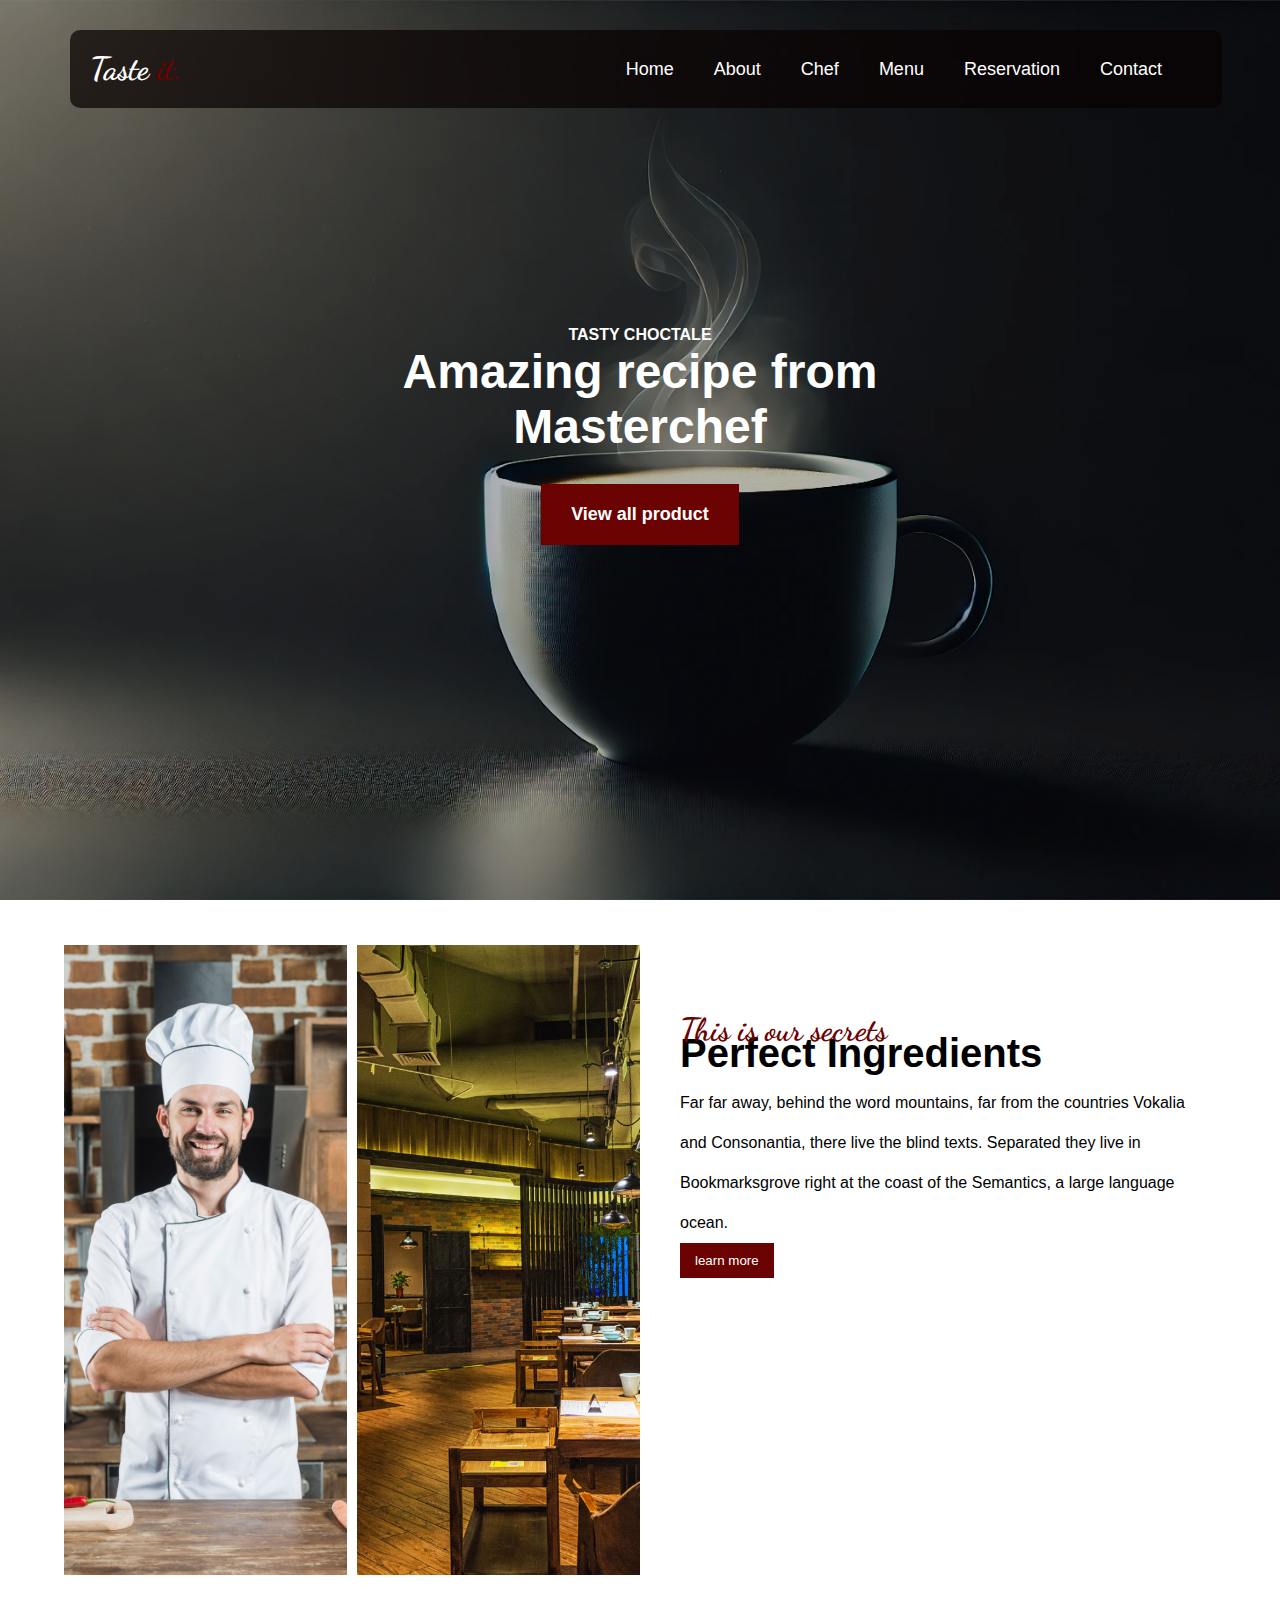
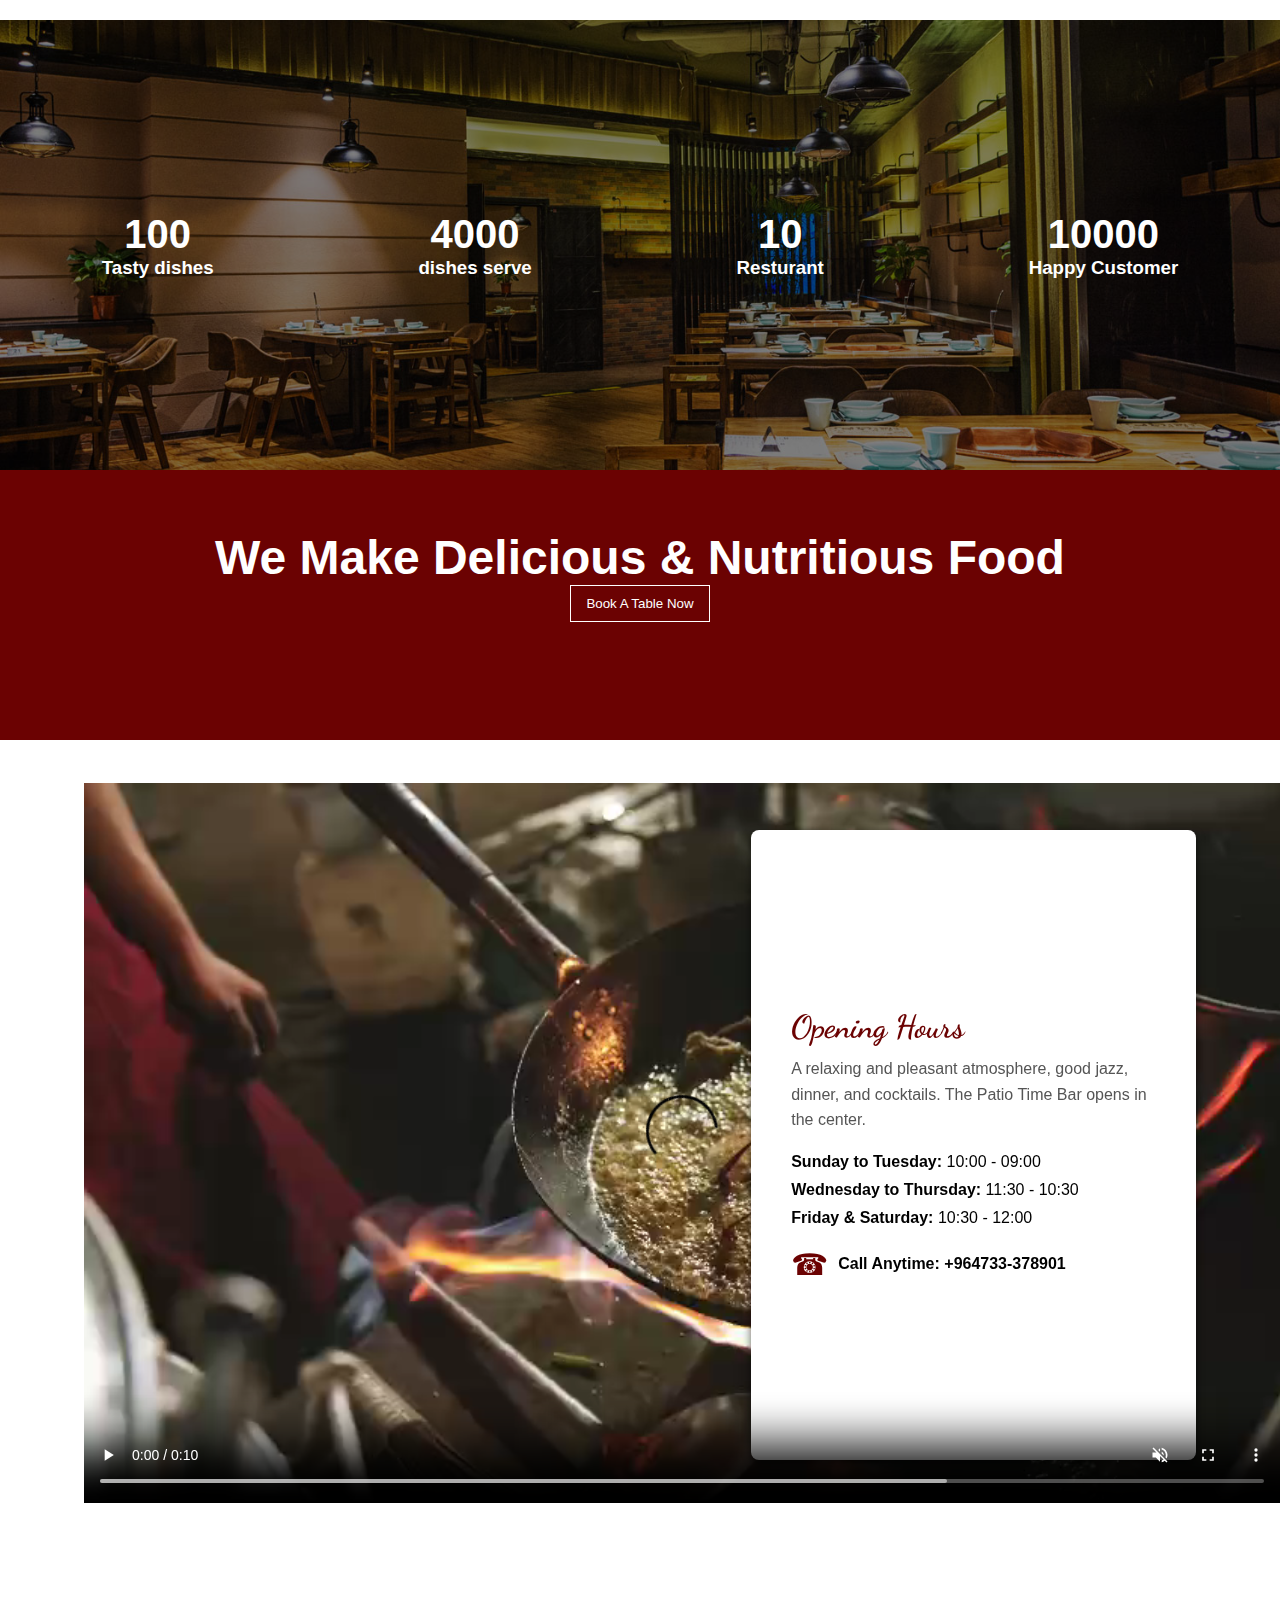
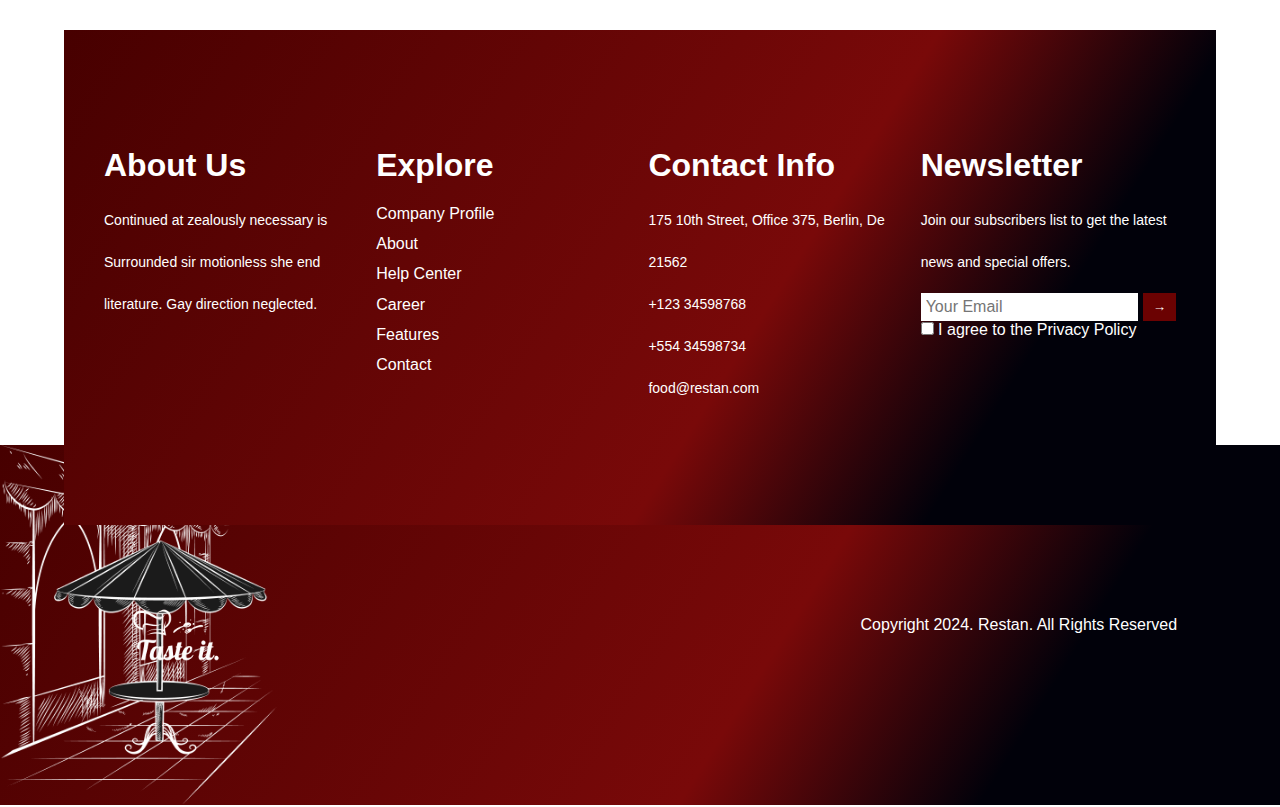
==== About.html @ a2e2005a "Add files via upload" ====
<!DOCTYPE html>
<html lang="en">
<head>
    <meta charset="UTF-8">
    <meta name="viewport" content="width=device-width, initial-scale=1.0">
    <link href="https://fonts.googleapis.com/css2?family=Dancing+Script:wght@400;500;600&display=swap" rel="stylesheet">
    <link rel="stylesheet" href="https://cdnjs.cloudflare.com/ajax/libs/font-awesome/6.6.0/css/all.min.css" integrity="sha512-Kc323vGBEqzTmouAECnVceyQqyqdsSiqLQISBL29aUW4U/M7pSPA/gEUZQqv1cwx4OnYxTxve5UMg5GT6L4JJg==" crossorigin="anonymous" referrerpolicy="no-referrer" />
    <link rel="stylesheet" href="assets/css/About.css">
    <title>Document</title>
</head>
<body>
  <!----------- header ------------->
  <header>
    <nav class="nav">
      <input type="checkbox" id="check">
      <label for="check" class="checkbtn">
       <i class="fa-solid fa-bars"></i>
      </label>
      <label class="logo">Taste <span>it.</span></label>
      <ul class="nav-links">
        <!-- home -->
        <li>
          <a href="./index.html">Home </a></li>
        <!-- about -->
        <li><a href="@">About</a>
          <ul class="home">
            <li><a href="./About.html">About</a></li>
            <li><a href="#">Team</a></li>
            <li><a href="#">FAQ</a></li>
          </ul>
        </li>
        <!-- chef -->
        <li><a href="#chef">Chef</a></li>
        <!-- menu -->
        <li><a href="">Menu</a>
            <ul class="home">
              <li><a href="./menu.html">menu1</a></li>
              <li><a href="#">menu2</a></li>
              <li><a href="#">menu3</a></li>
            </ul>
        </li>
        <!-- reservation -->
        <li><a href="./Reservation.html">Reservation</a></li>
        <!-- conttact -->
        <li><a href="./Contact.html">Contact</a></li>
      </ul>
    </nav>
  </header>
  <!-- nav end -->
  <!----------- main --------------->
  <main>
    <!---------- section 1 --------->
    <section>
        <div class="bgImage">
          <div class="overlay"></div>
          <div class="content">
            <div><i class="fa-solid fa-crown"></i></div>
            <h4>TASTY CHOCTALE</h4>
            <h1>Amazing recipe from </h1>
            <h1>Masterchef</h1>
           <div ><button class="View-all">View all product</button>
           </div>
         </div>
    </section>
    <!-- end -->
    <!---------- section 2 ---------->
    <section>
      <div class="Ingredients">
          <div class="image-1"> </div>
          <div class="image-2"></div>
          <div class="ingredient-content">
             <div class="info">
               <h2>This is our secrets</h2>
               <h1>Perfect Ingredients</h1>
               <p>Far far away, behind the word mountains, far from the countries Vokalia and Consonantia, there live the blind texts. Separated they live in Bookmarksgrove right at the coast of the Semantics, a large language ocean.  </p>
               <button>learn more</button>
              </div>
          </div>
      </div>
    </section>
    <!-- end -->
    <!--------- section3  ------------>
    <section>
        <div class="count-section">
          <div class="counter">
            <div>
              <h1>100</h1>
              <h3> Tasty dishes</h3>
            </div>
            <div>
              <h1>4000</h1>
              <h3> dishes serve</h3>
            </div>
            <div>
              <h1>10</h1>
              <h3> Resturant</h3>
            </div>
            <div>
              <h1>10000</h1>
              <h3> Happy Customer</h3>
            </div>
          </div>
        </div>
    </section>
    <!--------- section 4 ----------->
    <section>
      <div class="booking">
              <div class="food">
                <h1>We Make Delicious & Nutritious Food</h1>
                <button>Book A Table Now</button>
              </div>
       </div>
    </section>
    <!-- end -->
    <!----------- secton 5 --------->
    <section>
      <div class="container">
              <div class="video-section">
                <div class="video-placeholder">
                  <video src="assets/media/WhatsApp Video 2024-12-17 at 3.51.49 AM.mp4" controls autoplay muted   ></video>
                </div>
              </div>
              <div class="info-section">
                <h2>Opening Hours</h2>
                <p>A relaxing and pleasant atmosphere, good jazz, dinner, and cocktails. The Patio Time Bar opens in the center.</p>
                <ul>
                  <li><strong>Sunday to Tuesday:</strong> <span>10:00 - 09:00</span></li>
                  <li><strong>Wednesday to Thursday:</strong> <span>11:30 - 10:30</span></li>
                  <li><strong>Friday & Saturday:</strong> <span>10:30 - 12:00</span></li>
                </ul>
                <div class="contact">
                  <div class="icon">&#9742;</div>
                  <div class="number">Call Anytime: +964733-378901</div>
                </div>
              </div>
        </div>
    </section>
    <!-- end -->
  </main>
  <!------------ footer ------------>
  <footer>
    <div>
      <footer class="footer">
           <div class="footer-container">
             <!-- About Us -->
             <div class="footer-section">
               <h3>About Us</h3>
               <p>Continued at zealously necessary is Surrounded sir motionless she end literature. Gay direction neglected.</p>
               <div class="social-icons">
                 <a href="#"><i class="fab fa-facebook-f"></i></a>
                 <a href="#"><i class="fab fa-twitter"></i></a>
                 <a href="#"><i class="fab fa-youtube"></i></a>
                 <a href="#"><i class="fab fa-linkedin-in"></i></a>
               </div>
             </div>
             <!-- Explore -->
             <div class="footer-section ">
               <h3>Explore</h3>
               <ul>
                 <li><a href="#">Company Profile</a></li>
                 <li><a href="#">About</a></li>
                 <li><a href="#">Help Center</a></li>
                 <li><a href="#">Career</a></li>
                 <li><a href="#">Features</a></li>
                 <li><a href="#">Contact</a></li>
               </ul>
             </div>
             <!-- Contact Info -->
             <div class="footer-section ">
               <h3>Contact Info</h3>
               <p><i class="fas fa-map-marker-alt"></i> 175 10th Street, Office 375, Berlin, De 21562</p>
               <p><i class="fas fa-phone"></i> +123 34598768</p>
               <p><i class="fas fa-phone"></i> +554 34598734</p>
               <p><i class="fas fa-envelope"></i> food@restan.com</p>
             </div>
             <!-- Newsletter -->
             <div class="footer-section newsletter">
               <h3>Newsletter</h3>
               <p>Join our subscribers list to get the latest news and special offers.</p>
               <form action="#">
                 <input type="email" placeholder="Your Email">
                 <button type="submit">&#8594;</button>
               </form>
               <label>
                 <input type="checkbox"> I agree to the Privacy Policy
               </label>
             </div>
           </div>
         </footer>
       <div class="bottom-section ">
        <div><img src="assets/media/Taste_it.__2_-removebg-preview.png" alt=""></div>
        <div><p> Copyright 2024. Restan. All Rights Reserved</p></div>
       </div>
    </div>
  </footer>
  <!-- end -->
</body>
</html>
---- assets/css/About.css ----
* {
  margin: 0;
  padding: 0;
  box-sizing: border-box;
}
:root{
  --primary:#6b0202;
  --secondary:black;
  --teritary:white;
  --background-gradient: linear-gradient(302deg, rgb(1, 1, 10) 20%, rgba(121,9,9,1) 40%, rgb(71, 0, 0) 100%);
  --fontfamily:'Dancing Script', cursive;
  --border-radius: 20px;
  }
  /* scrollbar */
::-webkit-scrollbar{
  width: 10px;
}
::-webkit-scrollbar-thumb{
  border-radius: 10px;
  background-color: #6b0202;
}
  body {
    font-family: Arial, sans-serif;
  }
  header {
    background-color: rgba(8, 2, 2, 0.7); 
    padding: 20px;
    box-sizing: border-box;
    position: absolute; 
    border-radius: 10px;
    left: 70px;
    top: 30px; 
    width: 90%; 
    z-index: 3; 
  }
  nav {
    display: flex;
    justify-content: space-between;
    align-items: center;
    position: relative;
  }
  .logo  {
    color: var(--teritary);
    font-size: 2rem;
    font-weight: bold;
    font-family: var(--fontfamily);
  }
  .logo span{
    color: var(--primary);
  }
  nav ul {
    display: flex;
    list-style-type: none;
  }
  nav ul li {
    margin-right: 40px;
  }
  nav ul li a {
    color: var(--teritary);
    text-decoration: none;
    font-size: 18px;
  }
  nav ul li a:hover {
    color: var(--primary);
    transition: all 0.5s ease-in-out;
  }
  /* submenu */
.home {
  display: none;
  list-style: none;
  background-color: rgb(11, 10, 10,0.9);
  position: absolute;
  top: 25px;
  padding: 10px;
  border: 1px solid red;
  border-radius : 10px;
  transition: opacity 0.3s ease, transform 0.3s ease;
  animation: slideInLeft 0.5s ease forwards; 
}
.home li {
  padding: 10px;
}
.home li a {
  color: var(--teritary);
  padding: 10px;
  text-decoration: none;
  text-align: center;
  transition: background-color 0.3s ease, transform 0.3s ease;
}
.home li a:hover{
  color: var(--primary);
}
.nav-links li:hover  .home {
  display: block;
  transform: scale(1.05);
}
/* key frame of sub navbar */
@keyframes slideInLeft {
   0% {
      transform: translateX(-100%); 
    }
    100% {
      transform: translateX(0); 
    }
}
.checkbtn {
  display: none;
  color: var(--teritary);
  font-size: 28px;
  cursor: pointer;
}
#check {
  display: none;
}
/*********** section1 *********/
.bgImage{
  width: 100%;
  height: 100vh;
  background-image: url(../media/588d82a6-d433-42ee-814f-e0bc2650702a.webp);
  background-repeat: no-repeat;
  background-position: center;
  background-size: cover;
  animation: bgchange 20s linear infinite;
}
/* keyframes  of bg */
@keyframes bgchange{
  0%{
    background-image: url(../media/588d82a6-d433-42ee-814f-e0bc2650702a.webp);
  }
  20%{
    background-image: url(../media/4d2dec35-1788-466b-8b5a-a85af0315bb9.webp);

  }
  35%{
    background-image: url(../media/1.jpg);

  }
  50%{
    background-image: url(../media/4d2dec35-1788-466b-8b5a-a85af0315bb9.webp);
  }
  75%{
    background-image: url(../media/1.jpg);
  }
  95%{
    background-image: url(../media/1.jpg);
  }
}
/* overlay */
.overlay{
  position: absolute;
  width: 100%;
  height: 100%;
  top: 0px;
  left: 0px;
  background-color: rgb(0, 0, 0,0.3);
}
/* content */
.content{
  position: relative;
  width: 100%;
  height: 100vh;
  color: var(--teritary);
  display: flex;
  justify-content: center;
  align-items: center;
  flex-direction: column;
}
.content h1{
  font-size: 3rem;
}
.content i{
  font-size: 2rem;
  color: var(--primary);}
/* button of section 1 */
.View-all {
  padding: 20px 30px;
  font-size: 18px;
  font-weight: bold;
  color: var(--teritary);
  margin: 30px 10px ;
  background: var(--primary);
  border: none;
  cursor: pointer;
  overflow: hidden;
  transition: ease-out 0.7s ;
  box-shadow: inset 0 0 0 0 var(--teritary);
}
/* Hover effect */
.View-all:hover {
 box-shadow: inset  300px 0 0 0 var(--teritary);
 color: var(--primary);
}
/********* section 2 *********/
.Ingredients {
  height: 80vh;
  width: 90%;
  margin: auto;
  display: grid;
  grid-template-columns: 1fr 1fr 2fr;
  place-content: center;
  gap: 10px;
}
.image-1 {
  height: 70vh;
  width: 100%;
  background-image: url(../media/bg_6.jpg);
  background-position: center;
  background-repeat: no-repeat;
  background-size: cover;
}
.image-2 {
  height: 70vh;
  width: 100%;
  background-image: url(../media/bg_4.jpg);
  background-position: center;
  background-repeat: no-repeat;
  background-size: cover;
}
.info {
  padding: 30px;
  line-height: 1.5;
}
.info p {
  line-height: 2.5;
  letter-spacing: 1;
}
.info h1 {
  font-size: 2.5rem;
  font-family: 'Franklin Gothic Medium', 'Arial Narrow', Arial, sans-serif;
}
.info h2 {
  font-size: 2rem;
  color: var(--primary);
  position: relative;
  font-family: 'Dancing Script', cursive;
  top: 31px;
}
.info button {
  background-color: var(--primary);
  padding: 10px 15px;
  border: none;
  color: var(--teritary);
}
/********** section 3 ********/
.count-section{
  height: 50vh;
  background-image: url(../media/bg_4.jpg);
  background-position: center;
  background-repeat: no-repeat;
  background-size: cover;    
  text-align: center;
  align-items: center;
 }
.counter{
  height: 50vh;
  background: rgba(0, 0, 0, 0.5); 
  display:flex;
  justify-content: center;
  color: var(--teritary);
  align-items:center;
  gap:16%;
}
.counter h1{
 font-size: 2.5rem;
}
/*********** section 4 ********/
.booking{
  height: 30vh;
  background-color: var(--primary);
  color: var(--teritary);
  text-align: center;
  align-items: center;
}
.booking .food{
  padding: 60px;
  box-sizing: border-box;
  font-size: 1.5rem;
}
.booking button{
  background: transparent;
  border: 1px solid var(--teritary);
  color: var(--teritary);
  padding: 10px 15px;
}
.booking button:hover{
  color: var(--primary);
  background-color: var(--teritary);
  transition:  all ease-in-out ;
}
/************** section 5 *********/
/* General Styles */
.container {
  height: 90vh;
  width: 90%;
  margin: auto;
  display: flex;
  align-items:center;
  justify-content: space-between;
  padding: 20px;
  flex-wrap: wrap; 

}
.video-section {
 width: 60%;
  flex: 1;
}
.video-placeholder video {
  height: 80vh;
  object-fit: cover;
}
.info-section {
  flex: 1;
  height: 70vh;
  padding: 40px;
  box-sizing: border-box;
  background-color: #fff;
  box-shadow: 0 4px 8px rgba(0, 0, 0, 0.6);
  border-radius: 8px;
 align-content: center;
}
.info-section h2 {
  margin: 0 0 10px;
  font-size: 2rem;
  color: var(--primary);
  font-family:var(--fontfamily);
}
.info-section p {
  margin: 0 0 20px;
  color: #555;
  line-height: 1.6;
}
.info-section ul {
  list-style: none;
  padding: 0;
  margin: 0 0 20px;
}
.info-section ul li {
  margin-bottom: 10px;
  font-size: 16px;
}
.info-section ul li strong {
  font-weight: bold;
}
.contact {
  display: flex;
  align-items: center;
}
.contact .icon {
  font-size: 30px;
  color: var(--primary);
  margin-right: 10px;
}
.contact .number {
  font-size: 16px;
  font-weight: bold;
}
/********* footer *********/
.footer {
  height: 55vh;
  width: 90%;
  margin: auto;
 background-image:var(--background-gradient);
 position: relative;
 top: 80px;
 z-index: 2;
 display: flex;
 align-items: center;
 padding: 40px;
 box-sizing: border-box;
 color: var(--teritary);
}
.footer-container {
  display: flex;
  flex-wrap: wrap;
  justify-content: space-between;
  gap: 20px;
}
.footer-section {
  flex: 1;
}
.footer-section h3 {
  font-size: 2rem;
  margin-bottom: 15px;
}
.footer-section p{
  font-size: 14px;
  line-height: 3;
}
.footer-section ul ,a{
  line-height: 1.9;
  list-style: none;
  padding: 0;
  text-decoration: none;
  color: var(--teritary);
}
.footer-section ul li a:hover {
  text-decoration: underline;
}
.social-icons a {
 padding: 8px;
  font-size: 28px;
  color: #fff;
}
.social-icons a:hover {
  color: var(--primary);
}
.newsletter form {
  display: flex;
  gap: 5px;
  margin-top: 10px;
}
.newsletter input {
  padding: 5px;
  font-size: 16px;
  border: none;
  outline: none;
  
}
.newsletter button {
  background-color: var(--primary);
  border: none;
  color: #fff;
  padding: 5px 10px;
  cursor: pointer;
}
.newsletter button:hover {
  background-color:rgb(214, 118, 118) ;
}
.newsletter label{
  padding: px;
}
.bottom-section{
  height: 40vh;
  width: 100%;
  background-image:url(../media/9\ \(1\).png),var(--background-gradient);
  background-repeat: no-repeat;
  background-size: contain;
  position: relative;
  z-index: 1;
  display: flex;
  justify-content: space-around;
  align-items: center;
  color: var(--teritary);
  gap: 15%;
}
.bottom-section img{
  height: 40vh;
  width: 50%;
  object-fit: contain;
}
  /************* responsiveness *********/
@media (max-width:1024px) {
    /******** section 2 ********/
  .Ingredients {
    height: auto;
    grid-template-columns: 1fr 1fr;
    gap: 15px;
  }
  .image-1, .image-2 {
   margin: 10px;
   box-sizing: border-box;
    height: 100vh;
  }
  .info h1, .info h2 {
   font-size: 2.5rem;
  }
  .info p {
   line-height: 2;
  }
  /******** section 5 *********/
  .container {
    flex-direction: column;
    height: auto;
  }
  .video-section,
  .info-section {
    width: 100%;
    height: auto;
    margin-bottom: 20px;
  }
  .video-placeholder video {
    height: 80vh;
    width:100%;
    object-fit: cover;
  
  }
  /******** footer *******/
 .footer {
  height: auto;
 }
.social-icons {
  justify-content: center;
 }
.bottom-section {
  flex-direction: column;
  gap: 20px;
 }
.footer-section h3 {
 font-size: 1.5rem;
}
.footer-section p {
 font-size: 12px;
 line-height: 2;
}
.footer-section ul, a {
 line-height: 1.5;
}
/********* bottom section ********/
.bottom-section{
 display: grid;
 grid-template-columns: 1fr 1fr;
 place-items: center;
}
.bottom-section img{
  object-fit: contain;
}
.bottom-section p{
 font-size: 16px;
}
}
@media (max-width:768px) {
 /*********** navbar style ********/
 header {
   padding: 10px;
   border-radius: 0%;
   position: fixed; 
   top: 0px; 
   left: 0;
   width: 100%; 
   z-index: 3; 
  }
  nav {
    flex-direction: row-reverse; 
    justify-content: space-between; 
  }
  .checkbtn {
   display: block;
  }
 nav ul {
    display: none;
    width: 100%;
    flex-direction: column;
    align-items: center;
    padding: 10px;
    background-color:var(--teritary); 
    position: absolute; 
    top: 50px; 
    left: 0;
    right: 0;
  }
  #check:checked ~ ul {
    display: flex;
  }
  nav  ul li {
   margin: 10px 0;
    text-align: center;
  }
  nav ul li a {
   font-size: 20px;
   color: var(--secondary);
  }
   /******** section 2 ********/
  .Ingredients {
   grid-template-columns: 1fr;
  }
  .info {
    padding: 20px;
    font-size: 14px;
  }
  .info h2{
    top: 30px;
  }
  .info h1 {
    font-size: 2rem;
  }
  .info p {
   line-height: 1.8;
  }
  /********* section 3 ********/
  .count-section{
   height: auto;
  }
 .counter{
    height: auto;
   flex-direction:column;
   gap:30px;
   padding:20px;
 }
 /******** section 5 ********/
.info-section h2 {
  font-size: 20px;
}
.info-section p,
.info-section ul li {
  font-size: 14px;
}
.contact .icon {
  font-size: 24px;
}
.contact .number {
  font-size: 14px;
}
 /******* footer *******/
.footer {
   padding: 20px;
 }
 .footer-section h3 {
   font-size: 1.2rem;
 }
 .footer-section p {
   font-size: 10px;
 }
 .footer-section ul, a {
 font-size: 12px;
   }
 .social-icons a {
 font-size: 15px;
 }
 .newsletter input {
   padding: 5px;
   font-size: 12px;
 }
 .newsletter button {
   padding: 5px;
   font-size: 12px;
 }
}
@media (max-width:426px) {
  /********* section 1 *******/
 .content h1{
  font-size: 2rem;
 }
  .info h2{
   top: 20px;
    font-size: 1.5rem;
  }
  /******** section 2 ********/
  .info h1 {
    font-size: 1.5rem;
  }
  .info p {
   line-height: 1.5;
   letter-spacing: 0.5;
  }
  .info button {
    padding: 8px 10px;
  }
  /********* section 4 ********/
  .food h1{ 
    font-size:20px;
  }
  /********** section 5 *******/
  .video-section {
    height: 200px; 
  }
  .info-section h2 {
    font-size: 18px;
  }
  .info-section p,
  .info-section ul li {
    font-size: 12px;
  }
  .contact .icon {
    font-size: 20px;
  }
  .contact .number {
    font-size: 12px;
  }
  /********** footer ********/
  .footer {
    width: 100%;
   position: relative;
   top: 0;
   align-items: center;
   padding: 30px;
   box-sizing: border-box;
  }
   .footer-container{
    flex-direction: column;
   }
   .bottom-section{
    height: 10vh;
    grid-template-columns: 1fr;
    background-image: var(--background-gradient);
   }
   .bottom-section img{
   display: none;
   }
 .bottom-section p{
   font-size: 14px;
 }
}
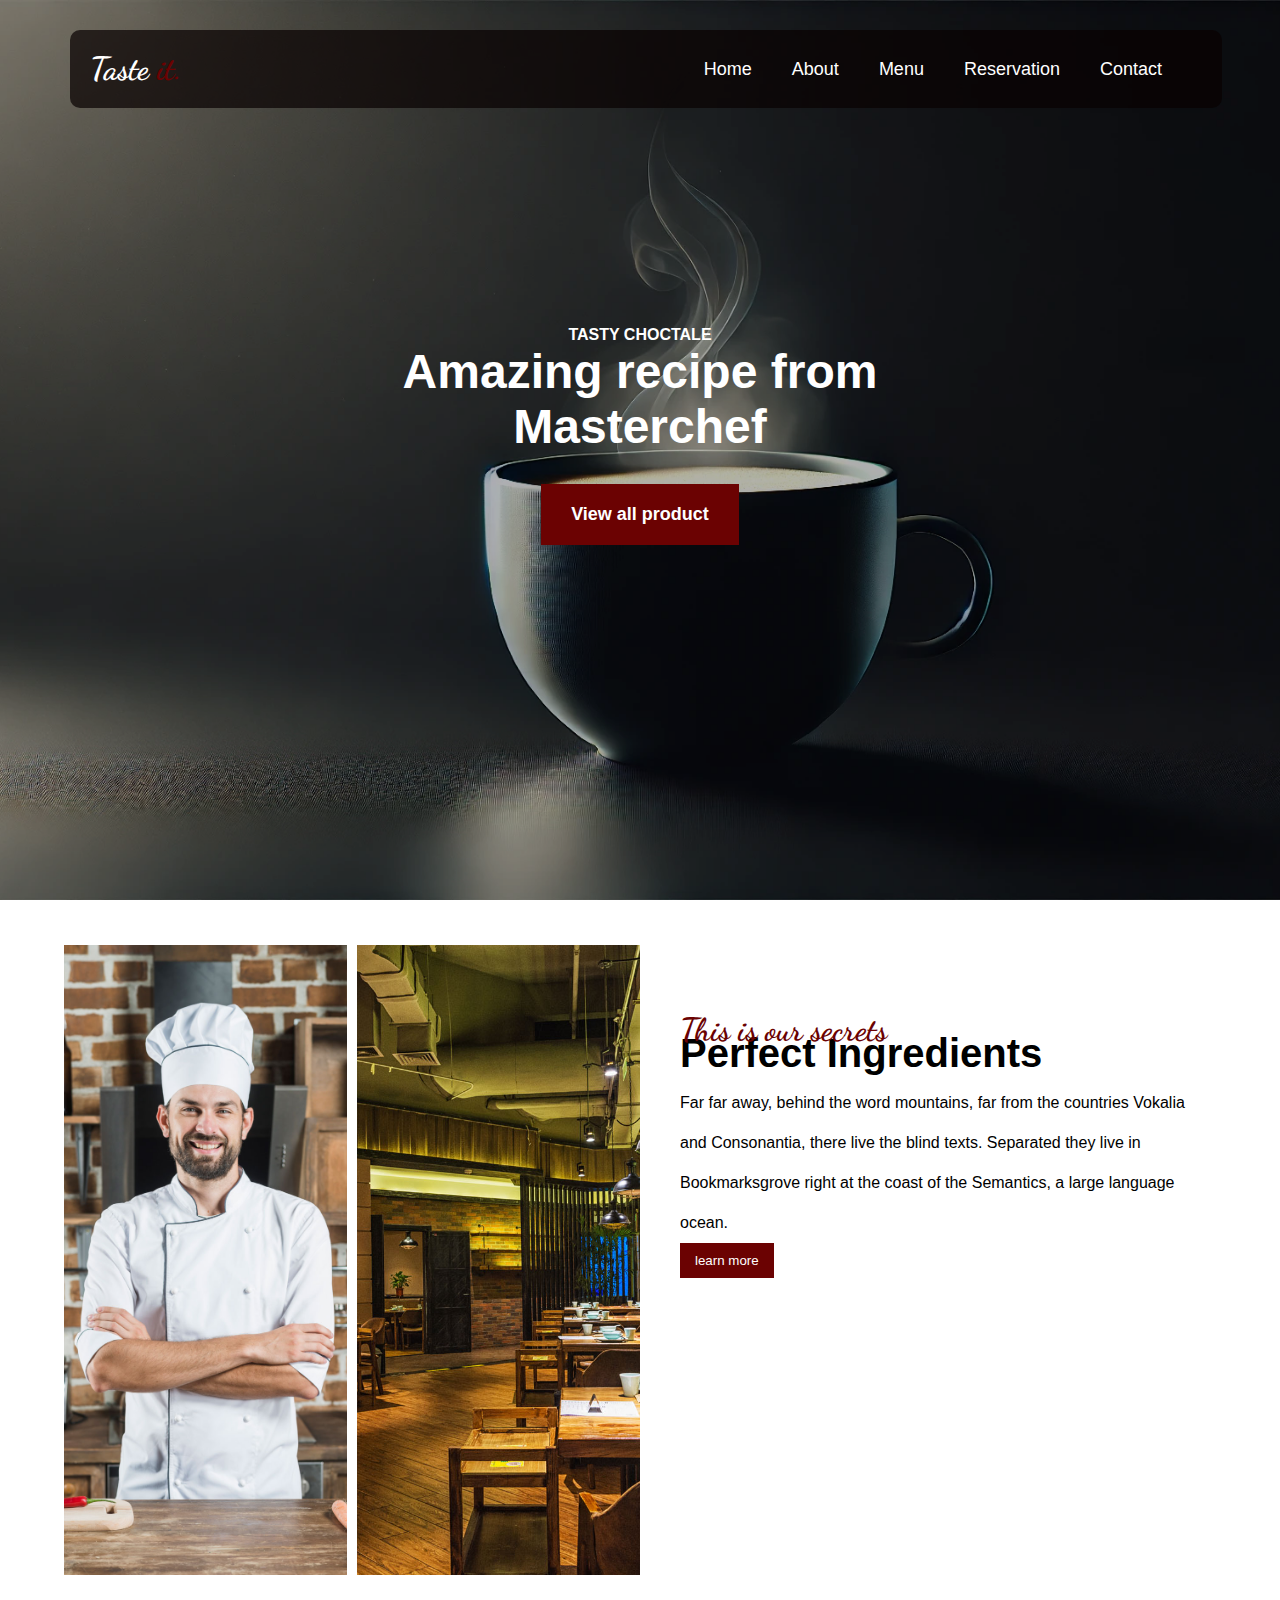
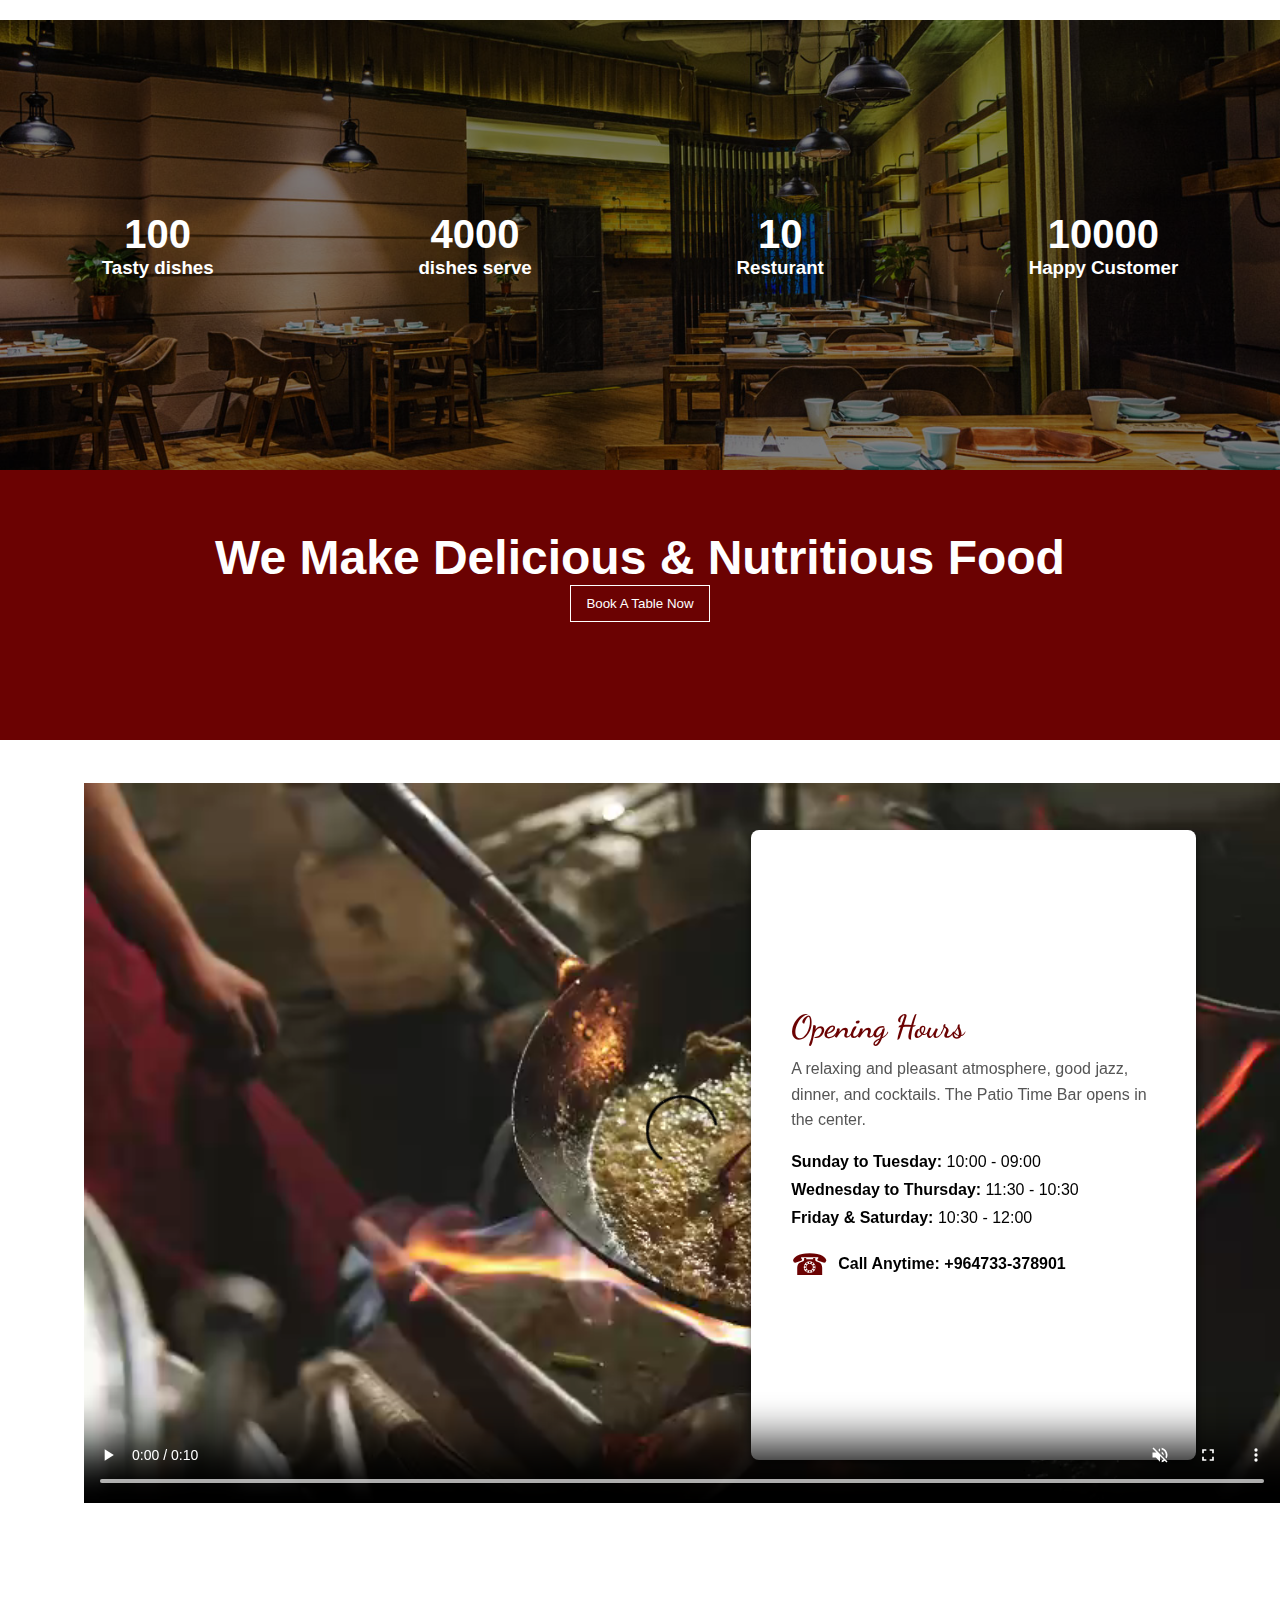
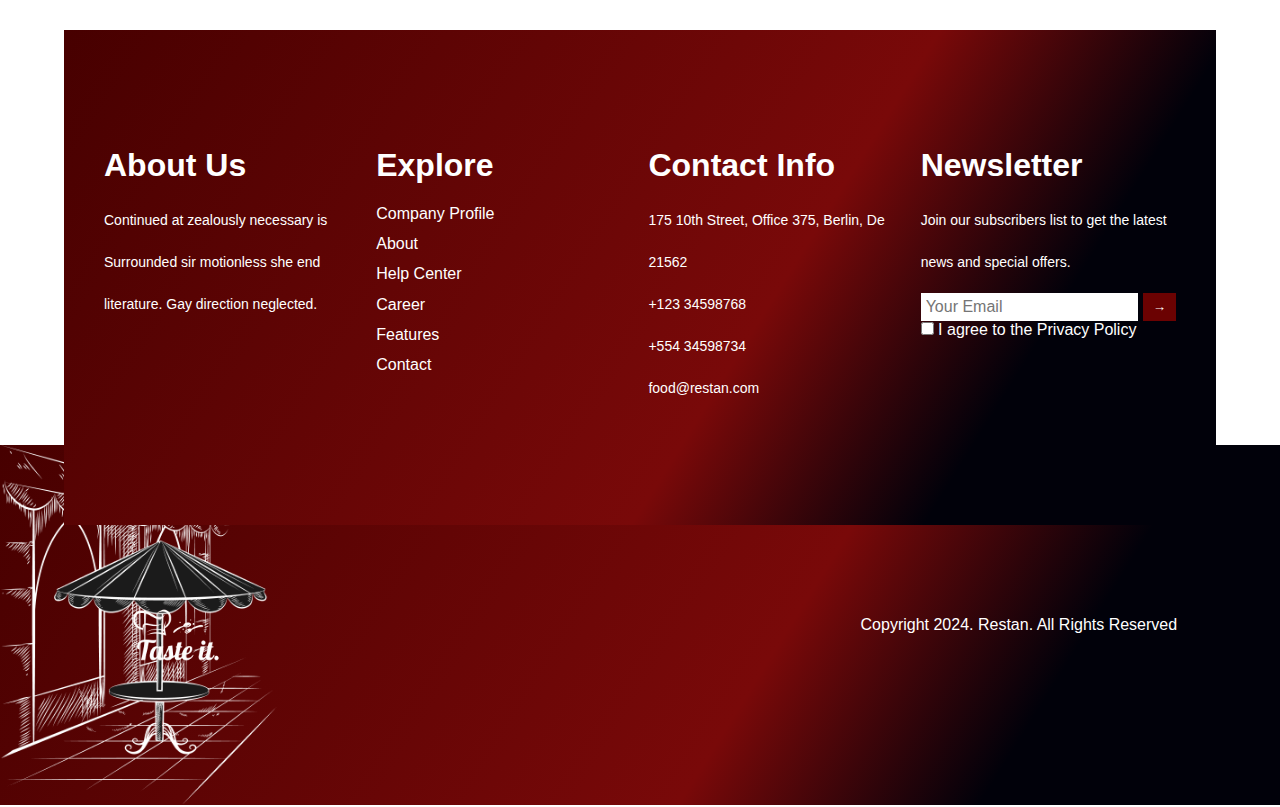
==== commit b8ca6500: "Update About.html" ====
--- a/About.html
+++ b/About.html
@@ -29,8 +29,6 @@
             <li><a href="#">FAQ</a></li>
           </ul>
         </li>
-        <!-- chef -->
-        <li><a href="#chef">Chef</a></li>
         <!-- menu -->
         <li><a href="">Menu</a>
             <ul class="home">
@@ -195,4 +193,4 @@
   </footer>
   <!-- end -->
 </body>
-</html>+</html>
--- a/assets/css/About.css
+++ b/assets/css/About.css
@@ -70,7 +70,7 @@
   list-style: none;
   background-color: rgb(11, 10, 10,0.9);
   position: absolute;
-  top: 25px;
+  top: 35px;
   padding: 10px;
   border: 1px solid red;
   border-radius : 10px;
